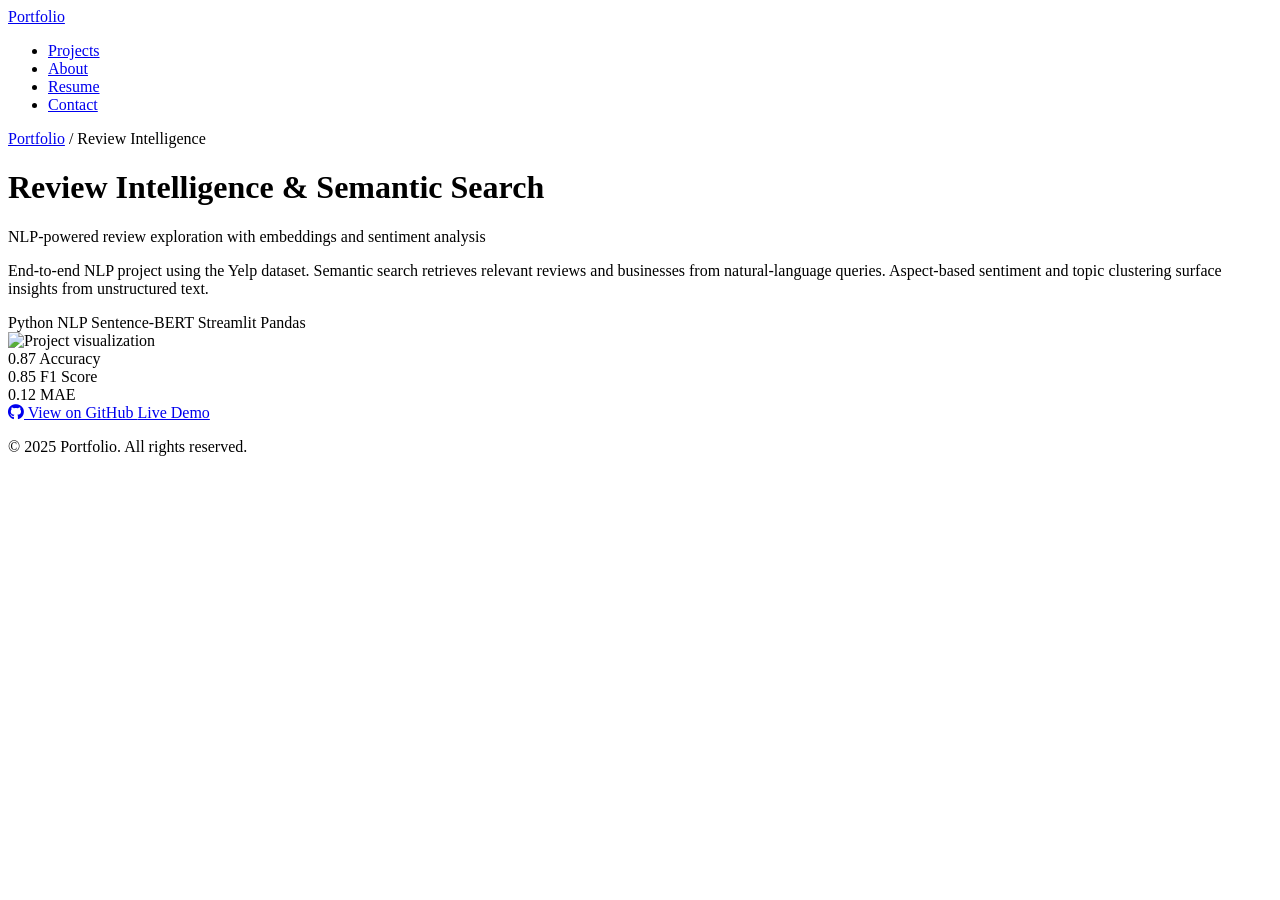
==== project.html @ 46c285f5 "Add project.html for data science portfolio This file contains the HTML structure for a data science" ====
<!DOCTYPE html>
<html lang="en">
<head>
  <meta charset="UTF-8">
  <meta name="viewport" content="width=device-width, initial-scale=1.0">
  <title>Project | Data Science Portfolio</title>
  <link rel="stylesheet" href="css/style.css">
  <link rel="stylesheet" href="https://cdnjs.cloudflare.com/ajax/libs/font-awesome/6.5.1/css/all.min.css" integrity="sha512-DTOQO9RWCH3ppGqcWaEA1BIZOC6xxalwEsw9c2QQeAIftl+Vegovlnee1c9QX4TctnWMn13TZye+giMm8e2LwA==" crossorigin="anonymous" referrerpolicy="no-referrer" />
</head>
<body>
  <header>
    <nav>
      <a href="index.html" class="logo">Portfolio</a>
      <ul>
        <li><a href="index.html#projects">Projects</a></li>
        <li><a href="index.html#about">About</a></li>
        <li><a href="index.html#about">Resume</a></li>
        <li><a href="index.html#contact">Contact</a></li>
      </ul>
    </nav>
  </header>

  <main class="project-detail">
    <nav class="breadcrumb" aria-label="Breadcrumb">
      <a href="index.html">Portfolio</a>
      <span aria-hidden="true">/</span>
      <span>Review Intelligence</span>
    </nav>

    <h1>Review Intelligence & Semantic Search</h1>
    <p class="subtitle">NLP-powered review exploration with embeddings and sentiment analysis</p>

    <p class="description">
      End-to-end NLP project using the Yelp dataset. Semantic search retrieves relevant reviews and businesses from natural-language queries. Aspect-based sentiment and topic clustering surface insights from unstructured text.
    </p>

    <div class="tags">
      <span>Python</span>
      <span>NLP</span>
      <span>Sentence-BERT</span>
      <span>Streamlit</span>
      <span>Pandas</span>
    </div>

    <div class="project-viz">
      <img src="https://placehold.co/800x400/E3F2FD/90CAF9?text=Confusion+Matrix+%26+Sentiment" alt="Project visualization" />
    </div>

    <div class="metrics">
      <div class="metric">
        <span class="value">0.87</span>
        <span class="label">Accuracy</span>
      </div>
      <div class="metric">
        <span class="value">0.85</span>
        <span class="label">F1 Score</span>
      </div>
      <div class="metric">
        <span class="value">0.12</span>
        <span class="label">MAE</span>
      </div>
    </div>

    <div class="project-actions">
      <a href="https://github.com/yourusername/review-intelligence" target="_blank" rel="noopener noreferrer" class="btn">
        <i class="fa-brands fa-github"></i> View on GitHub
      </a>
      <a href="#" class="btn btn-secondary">Live Demo</a>
    </div>
  </main>

  <footer>
    <p>&copy; 2025 Portfolio. All rights reserved.</p>
  </footer>

  <script src="js/main.js"></script>
</body>
</html>
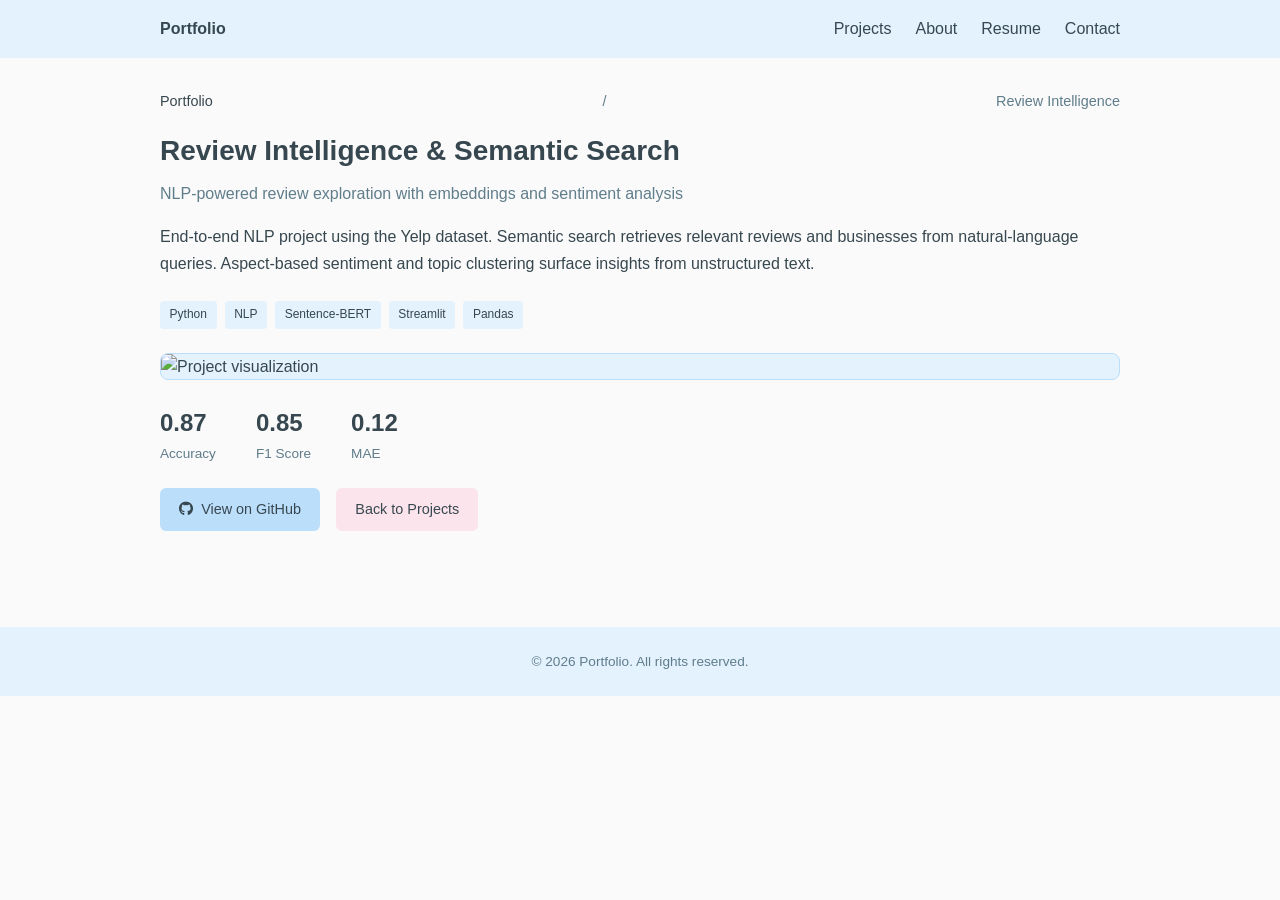
==== commit 8bff11fe: "Update project links and copyright year" ====
--- a/project.html
+++ b/project.html
@@ -62,15 +62,15 @@
     </div>
 
     <div class="project-actions">
-      <a href="https://github.com/yourusername/review-intelligence" target="_blank" rel="noopener noreferrer" class="btn">
+      <a href="https://github.com/firilanjm" target="_blank" rel="noopener noreferrer" class="btn">
         <i class="fa-brands fa-github"></i> View on GitHub
       </a>
-      <a href="#" class="btn btn-secondary">Live Demo</a>
+      <a href="index.html#projects" class="btn btn-secondary">Back to Projects</a>
     </div>
   </main>
 
   <footer>
-    <p>&copy; 2025 Portfolio. All rights reserved.</p>
+    <p>&copy; 2026 Portfolio. All rights reserved.</p>
   </footer>
 
   <script src="js/main.js"></script>
--- a/css/style.css
+++ b/css/style.css
@@ -0,0 +1,401 @@
+/* Soft pink & soft blue - clean, professional, no gradients */
+
+:root {
+  --soft-blue: #E3F2FD;
+  --soft-blue-accent: #BBDEFB;
+  --soft-pink: #FFF0F5;
+  --soft-pink-accent: #FCE4EC;
+  --text: #37474F;
+  --text-light: #607D8B;
+  --bg: #FAFAFA;
+  --white: #FFFFFF;
+}
+
+* {
+  margin: 0;
+  padding: 0;
+  box-sizing: border-box;
+}
+
+body {
+  font-family: -apple-system, BlinkMacSystemFont, 'Segoe UI', Roboto, Oxygen, Ubuntu, sans-serif;
+  color: var(--text);
+  background: var(--bg);
+  line-height: 1.6;
+}
+
+/* Header */
+header {
+  background: var(--soft-blue);
+  padding: 1rem 2rem;
+  position: sticky;
+  top: 0;
+  z-index: 100;
+}
+
+nav {
+  max-width: 960px;
+  margin: 0 auto;
+  display: flex;
+  justify-content: space-between;
+  align-items: center;
+}
+
+.logo {
+  font-weight: 700;
+  color: var(--text);
+  text-decoration: none;
+}
+
+nav ul {
+  display: flex;
+  gap: 1.5rem;
+  list-style: none;
+}
+
+nav a {
+  color: var(--text);
+  text-decoration: none;
+  font-weight: 500;
+}
+
+nav a:hover {
+  color: var(--text-light);
+}
+
+/* Main */
+main {
+  max-width: 960px;
+  margin: 0 auto;
+  padding: 2rem;
+}
+
+/* Hero */
+.hero {
+  padding: 3rem 0 2rem;
+  text-align: center;
+}
+
+.hero h1 {
+  font-size: 2rem;
+  margin-bottom: 0.5rem;
+  color: var(--text);
+}
+
+.hero p {
+  color: var(--text-light);
+  font-size: 1.1rem;
+}
+
+/* About Me */
+.about {
+  padding: 2.5rem 0;
+  background: var(--soft-pink);
+  margin: 0 -2rem;
+  padding: 2.5rem 2rem;
+}
+
+.about h2 {
+  font-size: 1.5rem;
+  margin-bottom: 1.5rem;
+  color: var(--text);
+}
+
+.about-content {
+  display: flex;
+  align-items: center;
+  gap: 2rem;
+  flex-wrap: wrap;
+}
+
+.about-text .btn {
+  margin-top: 1rem;
+}
+
+.profile-photo {
+  flex-shrink: 0;
+}
+
+.profile-photo img {
+  width: 180px;
+  height: 180px;
+  border-radius: 50%;
+  object-fit: cover;
+  border: 4px solid var(--soft-blue-accent);
+}
+
+.about-text {
+  flex: 1;
+  min-width: 240px;
+}
+
+.about-text p {
+  color: var(--text);
+  margin-bottom: 1rem;
+  line-height: 1.7;
+}
+
+
+/* Projects */
+.projects {
+  padding: 2.5rem 0;
+}
+
+.projects h2 {
+  font-size: 1.5rem;
+  margin-bottom: 1.5rem;
+  color: var(--text);
+}
+
+.project-grid {
+  display: grid;
+  grid-template-columns: repeat(auto-fill, minmax(280px, 1fr));
+  gap: 1.5rem;
+}
+
+.project-card {
+  background: var(--white);
+  border: 1px solid var(--soft-blue-accent);
+  border-left: 4px solid var(--soft-pink-accent);
+  padding: 1.5rem;
+  border-radius: 8px;
+  box-shadow: 0 1px 4px rgba(0,0,0,0.06);
+  display: flex;
+  flex-direction: column;
+}
+
+.project-card h3 {
+  font-size: 1.15rem;
+  margin-bottom: 0.5rem;
+}
+
+.project-card > p {
+  font-size: 0.9rem;
+  color: var(--text-light);
+  margin-bottom: 1rem;
+  flex: 1;
+}
+
+.viz-thumb {
+  width: 100%;
+  height: 120px;
+  border-radius: 6px;
+  overflow: hidden;
+  margin-bottom: 1rem;
+  background: var(--soft-blue);
+}
+
+.viz-thumb img {
+  width: 100%;
+  height: 100%;
+  object-fit: cover;
+}
+
+.project-card .tags {
+  margin-bottom: 1rem;
+}
+
+.tags {
+  display: flex;
+  flex-wrap: wrap;
+  gap: 0.5rem;
+}
+
+.tags span {
+  font-size: 0.75rem;
+  padding: 0.25rem 0.6rem;
+  background: var(--soft-blue);
+  color: var(--text);
+  border-radius: 4px;
+}
+
+.project-card .tags span:nth-child(odd) {
+  background: var(--soft-pink-accent);
+}
+
+.btn {
+  display: inline-flex;
+  align-items: center;
+  justify-content: center;
+  gap: 0.5rem;
+  padding: 0.6rem 1.2rem;
+  background: var(--soft-blue-accent);
+  color: var(--text);
+  text-decoration: none;
+  border-radius: 6px;
+  font-size: 0.9rem;
+  font-weight: 500;
+  border: none;
+  cursor: pointer;
+  transition: background 0.2s;
+}
+
+.btn:hover {
+  background: var(--soft-pink-accent);
+}
+
+.btn-secondary {
+  background: var(--soft-pink-accent);
+}
+
+.btn-secondary:hover {
+  background: var(--soft-blue-accent);
+}
+
+/* Social links */
+.social-links {
+  display: flex;
+  gap: 0.75rem;
+  align-items: center;
+}
+
+.social-links a {
+  display: flex;
+  align-items: center;
+  justify-content: center;
+  width: 42px;
+  height: 42px;
+  background: var(--soft-blue);
+  color: var(--text);
+  border-radius: 8px;
+  transition: background 0.2s, color 0.2s;
+}
+
+.social-links a:hover {
+  background: var(--soft-pink-accent);
+}
+
+.social-links a i {
+  font-size: 1.2rem;
+}
+
+/* Contact */
+.contact {
+  padding: 2rem 0;
+}
+
+.contact h2 {
+  font-size: 1.5rem;
+  margin-bottom: 1rem;
+  color: var(--text);
+}
+
+.contact .social-links {
+  margin-top: 0.5rem;
+}
+
+/* Footer */
+footer {
+  background: var(--soft-blue);
+  padding: 1.5rem 2rem;
+  text-align: center;
+  margin-top: 2rem;
+}
+
+footer .social-links {
+  justify-content: center;
+  margin-bottom: 0.75rem;
+}
+
+footer p {
+  font-size: 0.85rem;
+  color: var(--text-light);
+}
+
+/* Project detail page */
+.project-detail {
+  padding: 2rem 0;
+}
+
+.breadcrumb {
+  font-size: 0.9rem;
+  color: var(--text-light);
+  margin-bottom: 1rem;
+}
+
+.breadcrumb a {
+  color: var(--text);
+  text-decoration: none;
+}
+
+.breadcrumb a:hover {
+  text-decoration: underline;
+}
+
+.breadcrumb span:last-child {
+  color: var(--text-light);
+}
+
+.project-detail h1 {
+  font-size: 1.75rem;
+  margin-bottom: 0.5rem;
+}
+
+.subtitle {
+  color: var(--text-light);
+  margin-bottom: 1rem;
+}
+
+.description {
+  margin-bottom: 1.5rem;
+  color: var(--text);
+  line-height: 1.7;
+}
+
+.project-detail .tags {
+  margin-bottom: 1.5rem;
+}
+
+.project-viz {
+  width: 100%;
+  border-radius: 8px;
+  overflow: hidden;
+  margin-bottom: 1.5rem;
+  background: var(--soft-blue);
+  border: 1px solid var(--soft-blue-accent);
+}
+
+.project-viz img {
+  width: 100%;
+  height: auto;
+  display: block;
+}
+
+.metrics {
+  display: flex;
+  gap: 2.5rem;
+  margin-bottom: 1.5rem;
+}
+
+.metric {
+  display: flex;
+  flex-direction: column;
+}
+
+.metric .value {
+  font-size: 1.5rem;
+  font-weight: 700;
+  color: var(--text);
+}
+
+.metric .label {
+  font-size: 0.85rem;
+  color: var(--text-light);
+}
+
+.project-actions {
+  display: flex;
+  gap: 1rem;
+  margin-bottom: 2rem;
+}
+
+.contact-section {
+  padding-top: 1.5rem;
+  border-top: 1px solid var(--soft-blue-accent);
+}
+
+.contact-section h3 {
+  font-size: 1rem;
+  margin-bottom: 1rem;
+  color: var(--text-light);
+}
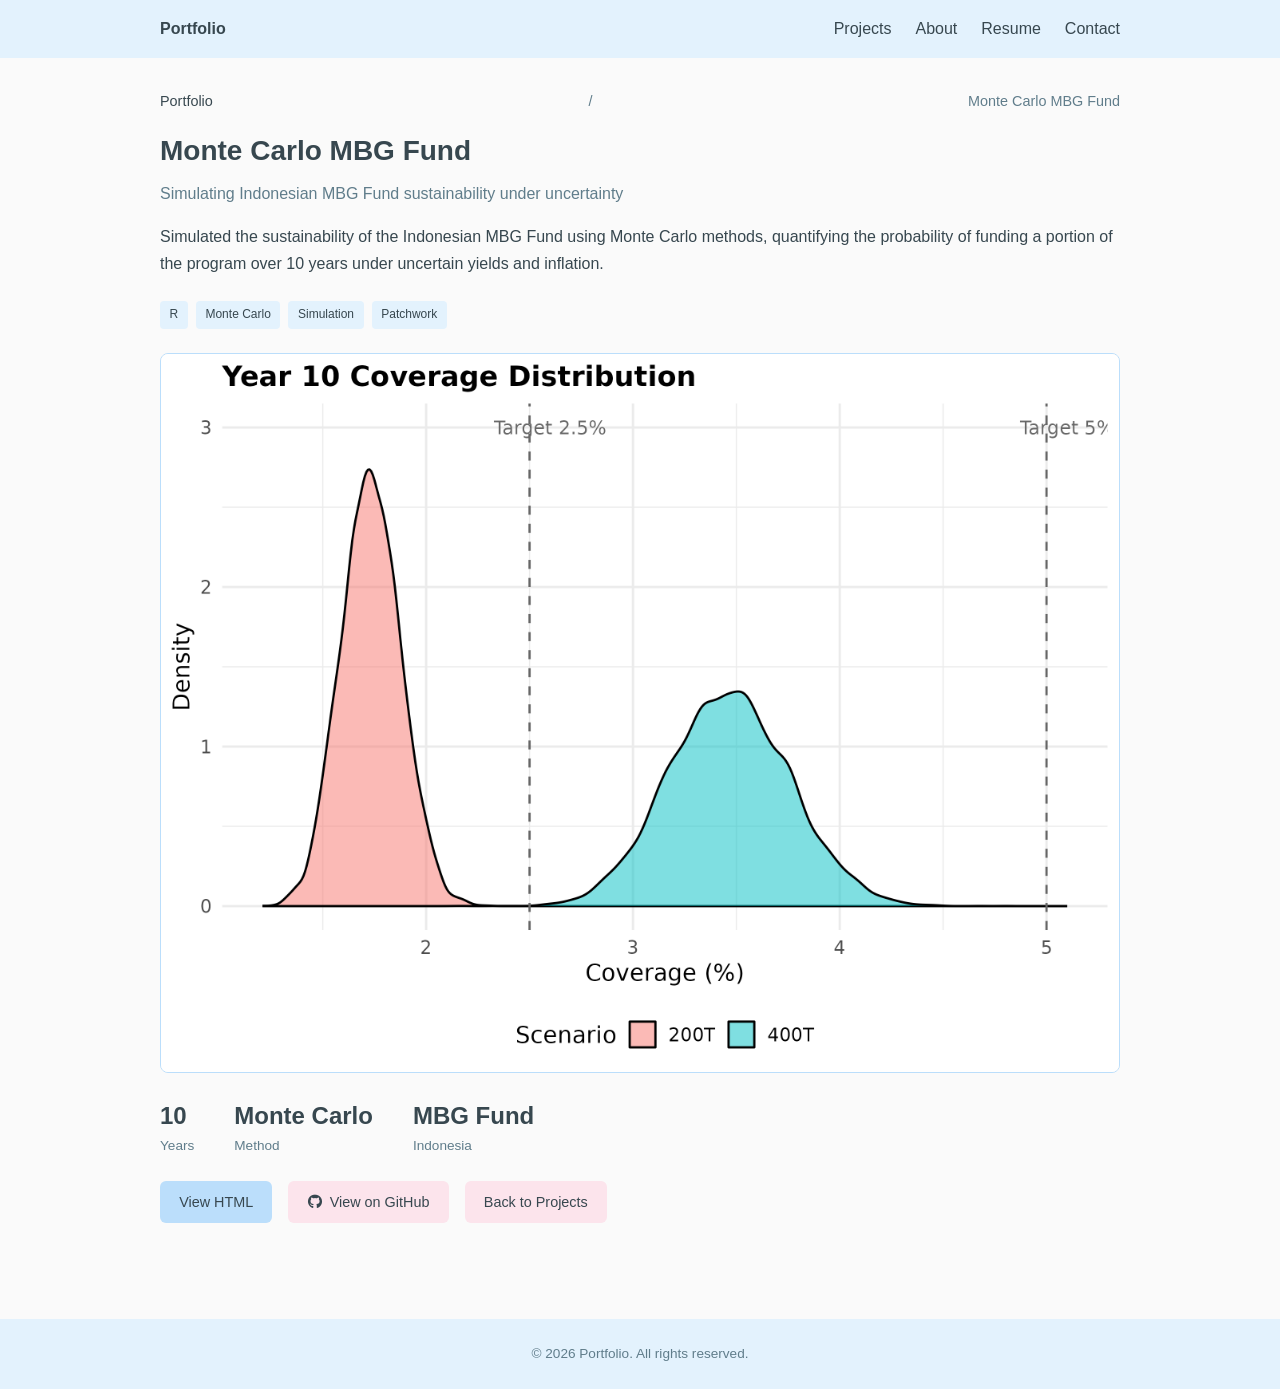
==== commit 335c2123: "Refactor project.html structure and content" ====
--- a/project.html
+++ b/project.html
@@ -21,51 +21,36 @@
   </header>
 
   <main class="project-detail">
+    <div id="project-content">
     <nav class="breadcrumb" aria-label="Breadcrumb">
       <a href="index.html">Portfolio</a>
       <span aria-hidden="true">/</span>
-      <span>Review Intelligence</span>
+      <span id="breadcrumb-title">Project</span>
     </nav>
 
-    <h1>Review Intelligence & Semantic Search</h1>
-    <p class="subtitle">NLP-powered review exploration with embeddings and sentiment analysis</p>
+    <h1 id="project-title">Project</h1>
+    <p class="subtitle" id="project-subtitle"></p>
 
-    <p class="description">
-      End-to-end NLP project using the Yelp dataset. Semantic search retrieves relevant reviews and businesses from natural-language queries. Aspect-based sentiment and topic clustering surface insights from unstructured text.
-    </p>
+    <p class="description" id="project-description"></p>
 
-    <div class="tags">
-      <span>Python</span>
-      <span>NLP</span>
-      <span>Sentence-BERT</span>
-      <span>Streamlit</span>
-      <span>Pandas</span>
+    <div class="tags" id="project-tags"></div>
+
+    <div class="project-viz">
+      <img id="project-image" src="" alt="" />
     </div>
 
-    <div class="project-viz">
-      <img src="https://placehold.co/800x400/E3F2FD/90CAF9?text=Confusion+Matrix+%26+Sentiment" alt="Project visualization" />
-    </div>
+    <div class="metrics" id="project-metrics"></div>
 
-    <div class="metrics">
-      <div class="metric">
-        <span class="value">0.87</span>
-        <span class="label">Accuracy</span>
-      </div>
-      <div class="metric">
-        <span class="value">0.85</span>
-        <span class="label">F1 Score</span>
-      </div>
-      <div class="metric">
-        <span class="value">0.12</span>
-        <span class="label">MAE</span>
-      </div>
-    </div>
-
-    <div class="project-actions">
-      <a href="https://github.com/firilanjm" target="_blank" rel="noopener noreferrer" class="btn">
+    <div class="project-actions" id="project-actions">
+      <a id="link-notebook" href="index.html#projects" class="btn">View HTML</a>
+      <a id="link-github" href="https://github.com/firilanjm" target="_blank" rel="noopener noreferrer" class="btn btn-secondary">
         <i class="fa-brands fa-github"></i> View on GitHub
       </a>
       <a href="index.html#projects" class="btn btn-secondary">Back to Projects</a>
+    </div>
+    </div>
+    <div id="no-project-message" class="no-project-message" style="display: none;">
+      <p>Select a project from the <a href="index.html#projects">portfolio</a>.</p>
     </div>
   </main>
 
@@ -73,6 +58,138 @@
     <p>&copy; 2026 Portfolio. All rights reserved.</p>
   </footer>
 
+  <script>
+    const PROJECTS = {
+      mbg: {
+        title: 'Monte Carlo MBG Fund',
+        subtitle: 'Simulating Indonesian MBG Fund sustainability under uncertainty',
+        description: 'Simulated the sustainability of the Indonesian MBG Fund using Monte Carlo methods, quantifying the probability of funding a portion of the program over 10 years under uncertain yields and inflation.',
+        tags: ['R', 'Monte Carlo', 'Simulation', 'Patchwork'],
+        image: 'images/mbg.png',
+        imageAlt: 'Monte Carlo MBG visualization',
+        notebook: 'notebooks/mbg-monte-carlo.html',
+        github: 'https://github.com/firilanjm/mbg-monte-carlo',
+        metrics: [
+          { value: '10', label: 'Years' },
+          { value: 'Monte Carlo', label: 'Method' },
+          { value: 'MBG Fund', label: 'Indonesia' }
+        ]
+      },
+      creditcard: {
+        title: 'Credit Card Fraud Detection',
+        subtitle: 'ML-based detection of fraudulent transactions',
+        description: 'Built a machine learning model to detect fraudulent transactions with high precision and recall, identifying key transaction patterns.',
+        tags: ['Python', 'Classification', 'Random Forest', 'XGBoost', 'CatBoost', 'LightGBM', 'Scikit-learn'],
+        image: 'images/creditcard.png',
+        imageAlt: 'Credit card fraud detection',
+        notebook: 'notebooks/creditcard.html',
+        github: 'https://github.com/firilanjm/credit-card-fraud-detection',
+        metrics: [
+          { value: 'High', label: 'Precision' },
+          { value: 'High', label: 'Recall' },
+          { value: 'ML', label: 'Classification' }
+        ]
+      },
+      nlp: {
+        title: 'NLP Twitter Sentiment Analysis',
+        subtitle: 'Public sentiment toward brands and games from Twitter',
+        description: 'This project analyzes public sentiment toward multiple brands and games using Twitter data.',
+        tags: ['Python', 'NLP', 'TF-IDF', 'Logistic Regression', 'Matplotlib', 'Seaborn', 'WordCloud'],
+        image: 'images/nlp.png',
+        imageAlt: 'NLP sentiment analysis',
+        notebook: 'notebooks/twitter_sentiment.html',
+        github: 'https://github.com/firilanjm/twitter-sentiment-analysis',
+        metrics: [
+          { value: 'Twitter', label: 'Data' },
+          { value: 'Sentiment', label: 'Analysis' },
+          { value: 'NLP', label: 'Focus' }
+        ]
+      },
+      business: {
+        title: 'Business Forecasting in Vancouver',
+        subtitle: '1st place — Dataquest Competition',
+        description: 'Developed predictive models for business performance forecasting; awarded 1st place in the Dataquest Competition. Contributed to time-series modeling, data cleaning, and visualization.',
+        tags: ['Pandas', 'Time Series', 'Forecasting', 'Team Project'],
+        image: 'images/business.png',
+        imageAlt: 'Business forecasting',
+        notebook: 'notebooks/business.html',
+        github: 'https://github.com/ShawnGabriel/dataquest-svm',
+        metrics: [
+          { value: '1st', label: 'Place' },
+          { value: 'Time Series', label: 'Modeling' },
+          { value: 'Vancouver', label: 'Focus' }
+        ]
+      },
+      ecommerce: {
+        title: 'E-commerce Customer Analysis',
+        subtitle: 'Behavior and purchasing patterns for marketing & inventory',
+        description: 'Explored customer behavior and purchasing patterns, generating actionable insights for marketing and inventory management.',
+        tags: ['SQL', 'Tableau', 'Python', 'Data Analysis'],
+        image: 'images/ecommerce.png',
+        imageAlt: 'E-commerce analysis',
+        notebook: 'notebooks/ecommerce_analytics.html',
+        github: 'https://github.com/firilanjm/ecommerce-analysis',
+        metrics: [
+          { value: 'Customer', label: 'Behavior' },
+          { value: 'Marketing', label: 'Insights' },
+          { value: 'SQL', label: '& Tableau' }
+        ]
+      },
+      seismic: {
+        title: 'Seismic Research Analysis',
+        subtitle: 'Earthquake parameters and transferability to Pacific Northwest',
+        description: 'Analyzed seismic data from Türkiye to identify statistical relationships among earthquake parameters, including magnitude and depth, and assess transferability of patterns to Pacific Northwest.',
+        tags: ['R', 'Data Analysis', 'Statistical Modeling'],
+        image: 'images/seismic.png',
+        imageAlt: 'Seismic research',
+        notebook: 'notebooks/seismic-risk.html',
+        github: 'https://github.com/firilanjm/seismic-research',
+        metrics: [
+          { value: 'Türkiye', label: 'Data' },
+          { value: 'Magnitude', label: '& Depth' },
+          { value: 'R', label: 'Analysis' }
+        ]
+      }
+    };
+
+    function getProjectId() {
+      const params = new URLSearchParams(window.location.search);
+      const p = params.get('p');
+      return PROJECTS[p] ? p : 'mbg';
+    }
+
+    function renderProject(id) {
+      const project = PROJECTS[id];
+      if (!project) return;
+
+      document.title = project.title + ' | Data Science Portfolio';
+      document.getElementById('breadcrumb-title').textContent = project.title;
+      document.getElementById('project-title').textContent = project.title;
+      document.getElementById('project-subtitle').textContent = project.subtitle;
+      document.getElementById('project-description').textContent = project.description;
+
+      const tagsEl = document.getElementById('project-tags');
+      tagsEl.innerHTML = project.tags.map(t => '<span>' + t + '</span>').join('');
+
+      const img = document.getElementById('project-image');
+      img.src = project.image;
+      img.alt = project.imageAlt;
+
+      const metricsEl = document.getElementById('project-metrics');
+      metricsEl.innerHTML = project.metrics.map(m =>
+        '<div class="metric"><span class="value">' + m.value + '</span><span class="label">' + m.label + '</span></div>'
+      ).join('');
+
+      const notebookLink = document.getElementById('link-notebook');
+      notebookLink.href = project.notebook;
+      notebookLink.textContent = 'View HTML';
+
+      const githubLink = document.getElementById('link-github');
+      githubLink.href = project.github;
+    }
+
+    renderProject(getProjectId());
+  </script>
   <script src="js/main.js"></script>
 </body>
 </html>
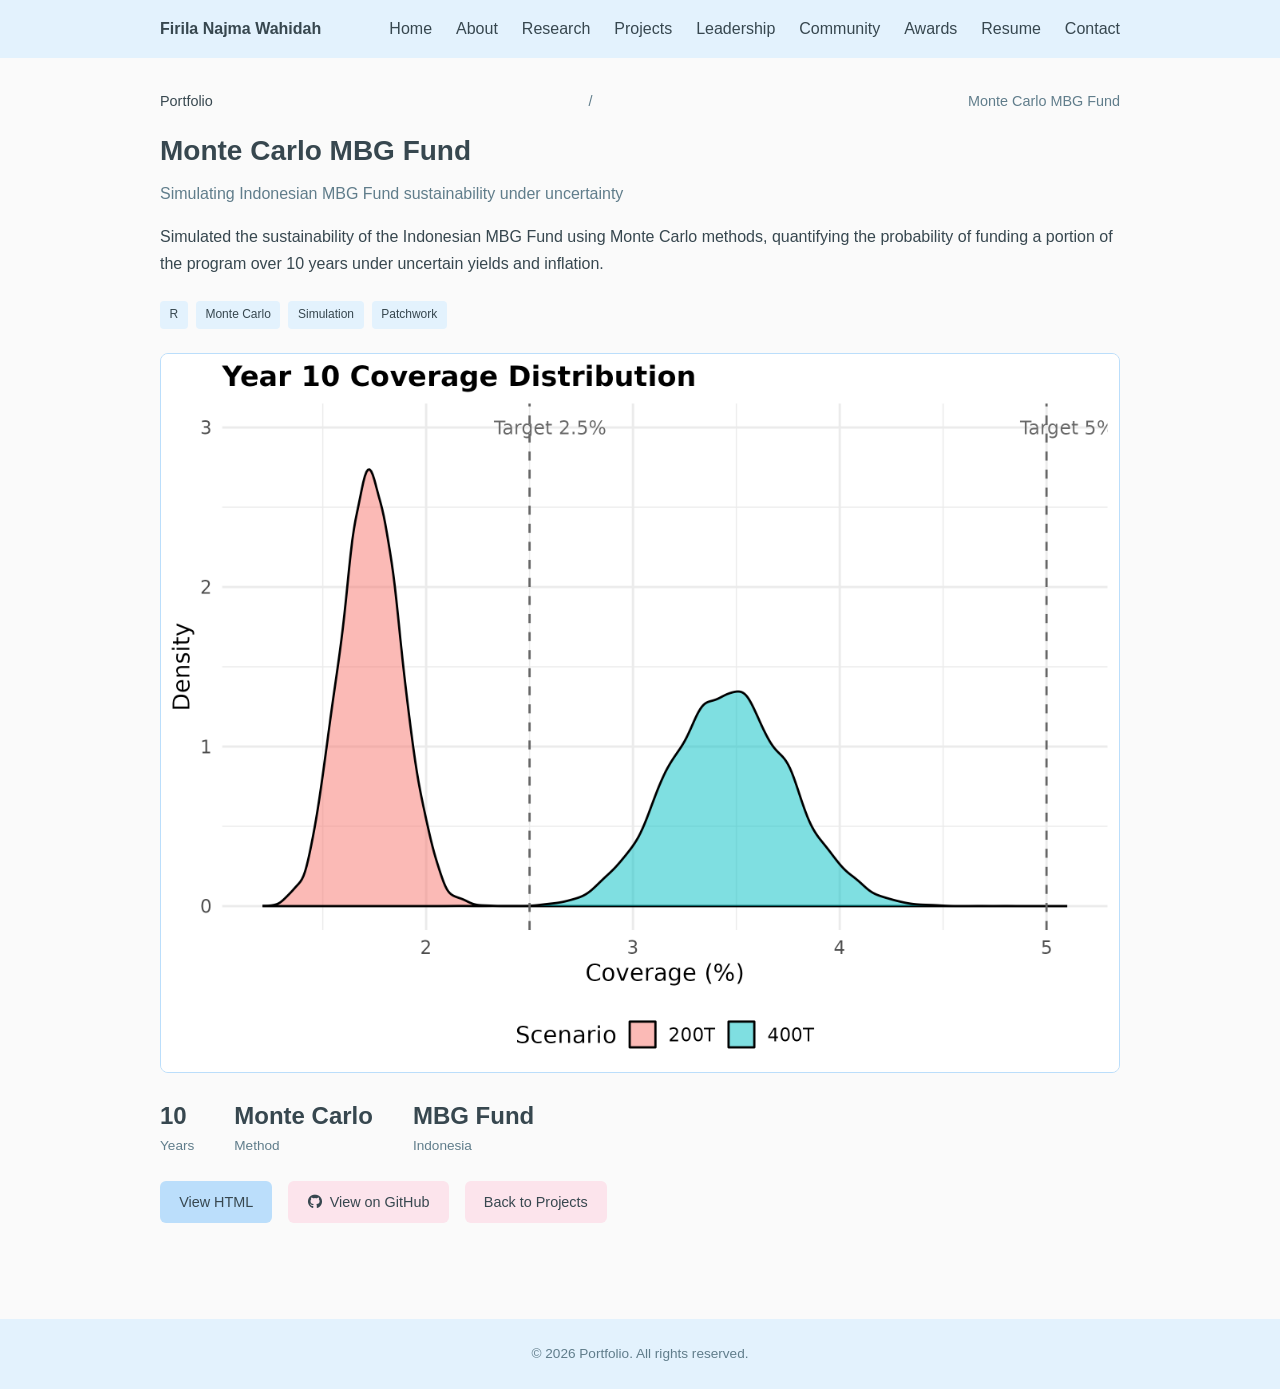
==== commit 7bd07399: "Portfolio progress" ====
--- a/project.html
+++ b/project.html
@@ -10,11 +10,16 @@
 <body>
   <header>
     <nav>
-      <a href="index.html" class="logo">Portfolio</a>
+      <a href="index.html" class="logo">Firila Najma Wahidah</a>
       <ul>
+        <li><a href="index.html#home">Home</a></li>
+        <li><a href="index.html#about">About</a></li>
+        <li><a href="index.html#research">Research</a></li>
         <li><a href="index.html#projects">Projects</a></li>
-        <li><a href="index.html#about">About</a></li>
-        <li><a href="index.html#about">Resume</a></li>
+        <li><a href="index.html#leadership">Leadership</a></li>
+        <li><a href="index.html#community">Community</a></li>
+        <li><a href="index.html#awards">Awards</a></li>
+        <li><a href="index.html#resume">Resume</a></li>
         <li><a href="index.html#contact">Contact</a></li>
       </ul>
     </nav>
@@ -68,7 +73,7 @@
         image: 'images/mbg.png',
         imageAlt: 'Monte Carlo MBG visualization',
         notebook: 'notebooks/mbg-monte-carlo.html',
-        github: 'https://github.com/firilanjm/mbg-monte-carlo',
+        github: 'https://github.com/firilanjm/monte-carlo-mbg',
         metrics: [
           { value: '10', label: 'Years' },
           { value: 'Monte Carlo', label: 'Method' },
